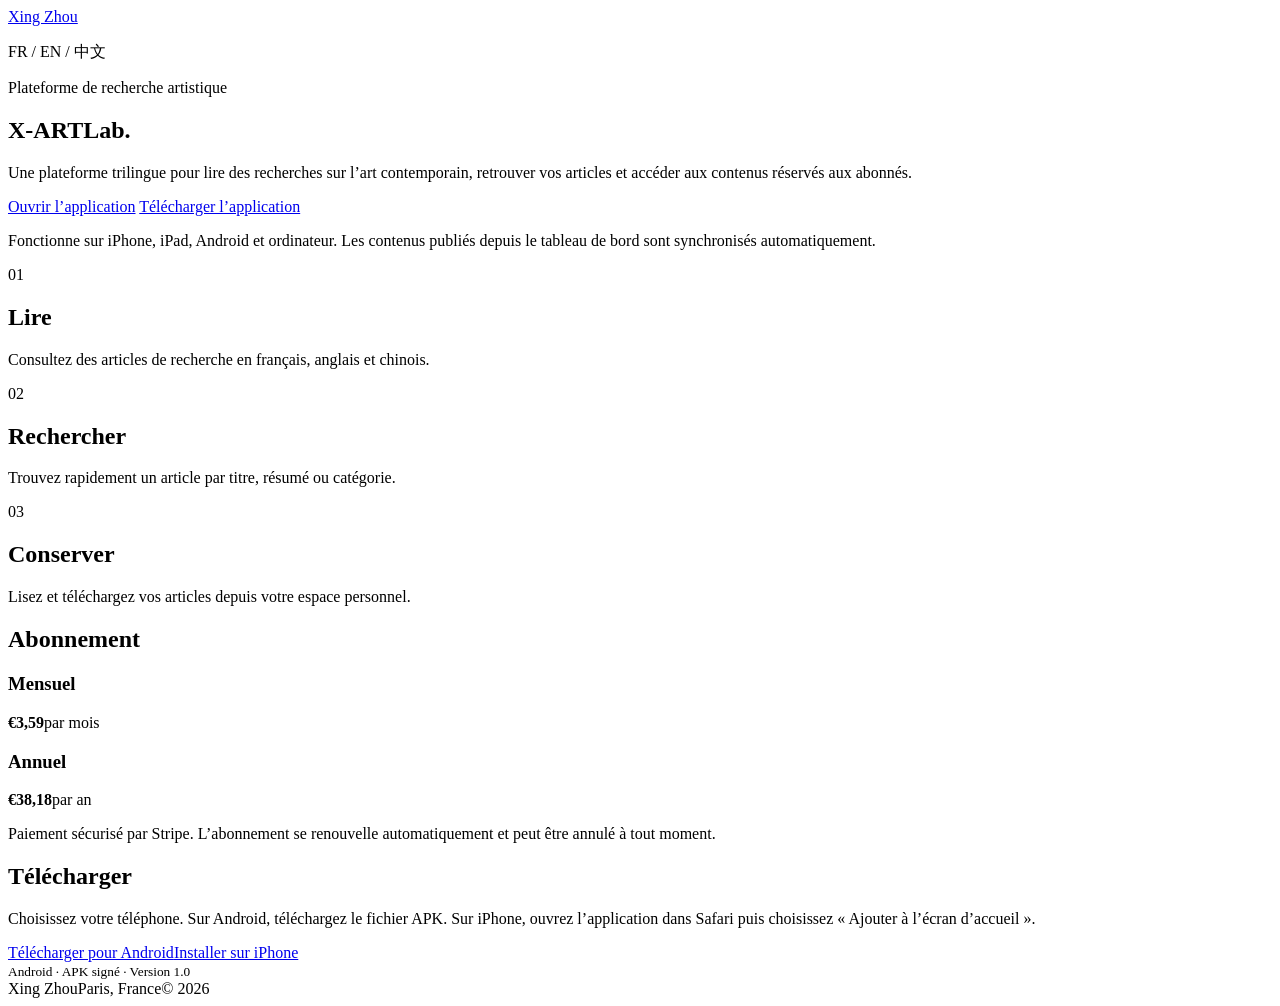
==== x-art-lab.html @ 4c1c959b "Add Android download and iPhone install links" ====
<!doctype html>
<html lang="fr">
<head>
  <meta charset="utf-8">
  <meta name="viewport" content="width=device-width,initial-scale=1">
  <meta name="description" content="X-ART Lab — plateforme trilingue de recherche, lecture et publication consacrée à l’art contemporain.">
  <title>X-ART Lab — Xing Zhou</title>
  <link rel="canonical" href="https://zhou-xing.com/x-art-lab.html">
  <meta property="og:type" content="website">
  <meta property="og:title" content="X-ART Lab — Xing Zhou">
  <meta property="og:description" content="Une plateforme trilingue pour lire, rechercher et approfondir l’art contemporain.">
  <meta property="og:url" content="https://zhou-xing.com/x-art-lab.html">
  <meta property="og:image" content="https://zhou-xing.com/social-preview.png?v=2">
  <link rel="stylesheet" href="styles.css?v=9">
  <script src="menu.js?v=3" defer></script>
  <script src="language.js?v=6" defer></script>
</head>
<body>
  <header class="site-header">
    <a class="identity" href="index.html" aria-label="Xing Zhou, accueil"><span class="monogram"><img src="logo.png" alt=""></span><span>Xing Zhou</span></a>
    <nav aria-label="Navigation principale"></nav>
    <p class="locale">FR / EN / 中文</p>
  </header>
  <main class="app-page">
    <section class="app-hero" aria-labelledby="app-title">
      <div>
        <p class="app-kicker">Plateforme de recherche artistique</p>
        <h1 id="app-title"><span>X-ART</span><span>Lab.</span></h1>
      </div>
      <div>
        <p class="app-summary">Une plateforme trilingue pour lire des recherches sur l’art contemporain, retrouver vos articles et accéder aux contenus réservés aux abonnés.</p>
        <div class="app-actions">
          <a class="app-button" href="https://x-art-lab.pages.dev/" target="_blank" rel="noopener">Ouvrir l’application</a>
          <a class="app-button secondary" href="#telecharger">Télécharger l’application</a>
        </div>
        <p class="app-note">Fonctionne sur iPhone, iPad, Android et ordinateur. Les contenus publiés depuis le tableau de bord sont synchronisés automatiquement.</p>
      </div>
    </section>




    <section class="app-features" aria-label="Fonctionnalités">
      <article class="app-feature"><span>01</span><h2>Lire</h2><p>Consultez des articles de recherche en français, anglais et chinois.</p></article>
      <article class="app-feature"><span>02</span><h2>Rechercher</h2><p>Trouvez rapidement un article par titre, résumé ou catégorie.</p></article>
      <article class="app-feature"><span>03</span><h2>Conserver</h2><p>Lisez et téléchargez vos articles depuis votre espace personnel.</p></article>
    </section>


    <section class="app-plans" aria-labelledby="plans-title">
      <h2 id="plans-title">Abonnement</h2>
      <div class="plan-grid">
        <article class="plan"><h3>Mensuel</h3><strong>€3,59</strong><span>par mois</span></article>
        <article class="plan"><h3>Annuel</h3><strong>€38,18</strong><span>par an</span></article>
        <p class="plan-note">Paiement sécurisé par Stripe. L’abonnement se renouvelle automatiquement et peut être annulé à tout moment.</p>
      </div>
    </section>


    <section class="app-install" id="telecharger" aria-labelledby="install-title">
      <h2 id="install-title">Télécharger</h2>
      <div><p>Choisissez votre téléphone. Sur Android, téléchargez le fichier APK. Sur iPhone, ouvrez l’application dans Safari puis choisissez « Ajouter à l’écran d’accueil ».</p><div class="app-downloads"><a class="app-button" href="https://x-art-lab.pages.dev/api/download-android">Télécharger pour Android</a><a class="app-button secondary" href="https://x-art-lab.pages.dev/?install=ios" target="_blank" rel="noopener">Installer sur iPhone</a></div><small class="app-download-note">Android · APK signé · Version 1.0</small></div>
    </section>
  </main>
  <footer><span>Xing Zhou</span><span>Paris, France</span><span>© 2026</span></footer>
</body>
</html>
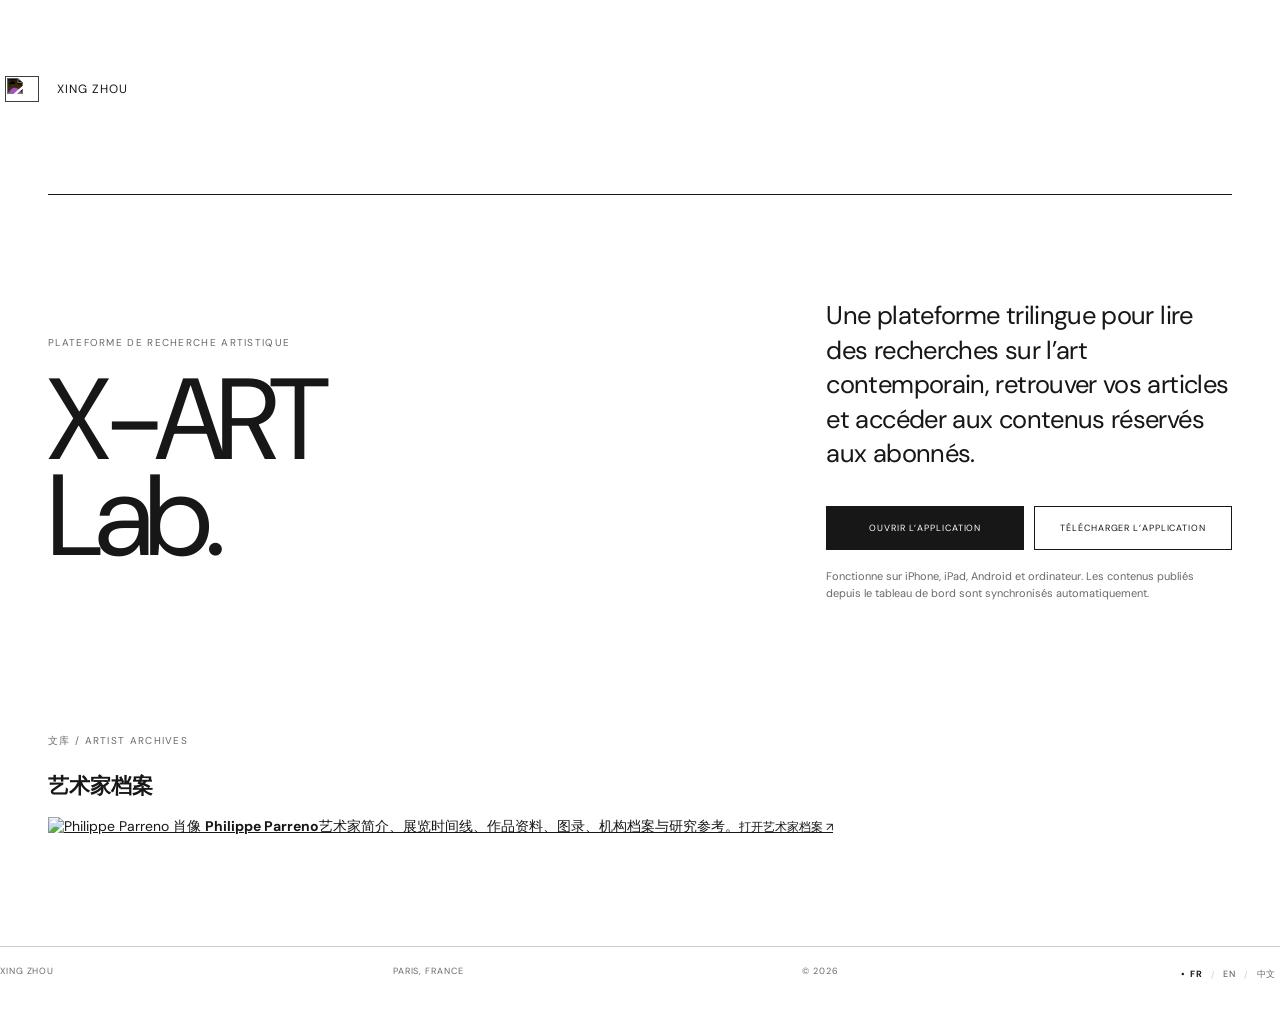
==== commit 2853d400: "Update x-art-lab.html" ====
--- a/x-art-lab.html
+++ b/x-art-lab.html
@@ -33,33 +33,17 @@
           <a class="app-button" href="https://x-art-lab.pages.dev/" target="_blank" rel="noopener">Ouvrir l’application</a>
           <a class="app-button secondary" href="#telecharger">Télécharger l’application</a>
         </div>
-        <p class="app-note">Fonctionne sur iPhone, iPad, Android et ordinateur. Les contenus publiés depuis le tableau de bord sont synchronisés automatiquement.</p>
+        <p class="app-note">Fonctionne sur iPhone, iPad, Android et ordinateur. Les contenus publiés depuis le tableau de bord sont synchronisés automatiquement.</p>      </div>
+    </section>
+    <section class="app-archive" aria-labelledby="artist-archive-title">
+      <div class="app-archive-heading">
+        <p class="app-kicker">文库 / Artist archives</p>
+        <h2 id="artist-archive-title">艺术家档案</h2>
       </div>
-    </section>
-
-
-
-
-    <section class="app-features" aria-label="Fonctionnalités">
-      <article class="app-feature"><span>01</span><h2>Lire</h2><p>Consultez des articles de recherche en français, anglais et chinois.</p></article>
-      <article class="app-feature"><span>02</span><h2>Rechercher</h2><p>Trouvez rapidement un article par titre, résumé ou catégorie.</p></article>
-      <article class="app-feature"><span>03</span><h2>Conserver</h2><p>Lisez et téléchargez vos articles depuis votre espace personnel.</p></article>
-    </section>
-
-
-    <section class="app-plans" aria-labelledby="plans-title">
-      <h2 id="plans-title">Abonnement</h2>
-      <div class="plan-grid">
-        <article class="plan"><h3>Mensuel</h3><strong>€3,59</strong><span>par mois</span></article>
-        <article class="plan"><h3>Annuel</h3><strong>€38,18</strong><span>par an</span></article>
-        <p class="plan-note">Paiement sécurisé par Stripe. L’abonnement se renouvelle automatiquement et peut être annulé à tout moment.</p>
-      </div>
-    </section>
-
-
-    <section class="app-install" id="telecharger" aria-labelledby="install-title">
-      <h2 id="install-title">Télécharger</h2>
-      <div><p>Choisissez votre téléphone. Sur Android, téléchargez le fichier APK. Sur iPhone, ouvrez l’application dans Safari puis choisissez « Ajouter à l’écran d’accueil ».</p><div class="app-downloads"><a class="app-button" href="https://x-art-lab.pages.dev/api/download-android">Télécharger pour Android</a><a class="app-button secondary" href="https://x-art-lab.pages.dev/?install=ios" target="_blank" rel="noopener">Installer sur iPhone</a></div><small class="app-download-note">Android · APK signé · Version 1.0</small></div>
+      <a class="app-archive-card" href="https://zhouxing1995.github.io/philippe-parreno-reference-site/index.html?cb=202610030057" target="_blank" rel="noopener">
+        <span class="app-archive-image"><img src="https://zhouxing1995.github.io/philippe-parreno-reference-site/philippe-parreno-portrait.png" alt="Philippe Parreno 肖像"></span>
+        <span class="app-archive-content"><strong>Philippe Parreno</strong><span>艺术家简介、展览时间线、作品资料、图录、机构档案与研究参考。</span><small>打开艺术家档案 ↗</small></span>
+      </a>
     </section>
   </main>
   <footer><span>Xing Zhou</span><span>Paris, France</span><span>© 2026</span></footer>
--- a/styles.css
+++ b/styles.css
@@ -0,0 +1,89 @@
+@import url('https://fonts.googleapis.com/css2?family=DM+Sans:wght@400;500&family=Newsreader:opsz,wght@6..72,300;6..72,400&display=swap');
+:root{--paper:#efefed;--card:#f8f8f6;--ink:#171717;--muted:#696965;--line:#cececa;--blue:#184e8a}
+*{box-sizing:border-box}html{scroll-behavior:smooth}body{margin:0;background:var(--paper);color:var(--ink);font-family:'DM Sans',Arial,sans-serif;font-size:14px}a{color:inherit}.site-header{max-width:1440px;margin:48px auto 66px;padding:18px;display:grid;grid-template-columns:1fr 2.3fr .8fr;background:var(--card);border:1px solid #e5e5e1}.identity{display:flex;align-items:center;gap:13px;text-decoration:none;font-size:12px;line-height:1.25;text-transform:uppercase;letter-spacing:.08em}.identity small{color:var(--muted);font-size:9px}.monogram{width:58px;height:58px;display:grid;place-items:center;background:var(--ink);color:white;font-family:'Newsreader',serif;font-size:21px;letter-spacing:.06em}.site-header nav{display:grid;grid-template-columns:repeat(4,1fr);border-left:1px dotted var(--line)}.site-header nav a{padding:8px 14px;border-right:1px dotted var(--line);text-decoration:none;text-transform:uppercase;letter-spacing:.08em;font-size:10px;color:var(--muted)}.site-header nav a:hover,.site-header nav a[aria-current=page]{color:var(--ink)}.site-header nav a[aria-current=page]::before{content:'●';color:var(--blue);margin-right:8px}.locale{margin:8px 0 0 18px;color:var(--muted);font-size:9px;letter-spacing:.08em;text-transform:uppercase}
+main{max-width:1440px;margin:auto;padding:0 48px}.intro{display:grid;grid-template-columns:1fr 2fr 1fr;gap:28px;align-items:start;margin-bottom:70px}.eyebrow{text-transform:uppercase;letter-spacing:.12em;font-size:10px;color:var(--muted)}.intro h1,.page-title h1,.contact-page h1{font-family:'Newsreader',serif;font-weight:300;font-size:clamp(42px,6vw,86px);line-height:.95;margin:0}.intro>p:last-child{font-family:'Newsreader',serif;font-size:19px;line-height:1.35;margin:0;color:#343432}
+.work-grid{display:grid;grid-template-columns:repeat(12,1fr);gap:8px;align-items:start}.work-card{display:block;text-decoration:none;background:var(--card);padding:8px}.work-card figure{margin:0}.work-card img{display:block;width:100%;height:clamp(300px,45vw,660px);object-fit:cover;filter:saturate(.92);transition:filter .3s,transform .3s}.work-card:hover img{filter:saturate(1.08);transform:scale(.995)}.work-card figcaption{display:flex;justify-content:space-between;gap:15px;padding:11px 2px 3px;font-size:10px;text-transform:uppercase;letter-spacing:.08em}.work-card figcaption span:last-child{color:var(--muted)}.work-tall{grid-column:span 4}.work-wide{grid-column:span 4}.work-wide img{object-position:center}
+footer{max-width:1344px;margin:110px auto 30px;padding:18px 0;border-top:1px solid var(--line);display:flex;justify-content:space-between;text-transform:uppercase;letter-spacing:.1em;font-size:9px;color:var(--muted)}
+.page-title{display:flex;justify-content:space-between;align-items:end;margin:0 0 70px}.project{display:grid;grid-template-columns:7fr 4fr;gap:8vw;align-items:start;padding:0 0 120px}.project.reverse{grid-template-columns:4fr 7fr}.project.reverse .project-media{order:2}.project-media{background:var(--card);padding:8px}.project-media img{width:100%;display:block;max-height:820px;object-fit:cover}.project-media.landscape img{aspect-ratio:1.45/1;object-fit:cover}.project-copy{position:sticky;top:30px;padding-top:6px}.project-number,.meta{font-size:9px;letter-spacing:.1em;text-transform:uppercase;color:var(--muted)}.project-copy h2{font-family:'Newsreader',serif;font-size:clamp(36px,5vw,66px);font-weight:300;line-height:1;margin:32px 0 18px}.project-copy>p:last-child{font-family:'Newsreader',serif;font-size:20px;line-height:1.45;margin-top:48px;max-width:31em}
+.contact-page{min-height:62vh}.contact-page h1{max-width:900px;margin:70px 0}.contact-grid{display:grid;grid-template-columns:1fr 2fr;gap:8vw;border-top:1px solid var(--line);padding-top:24px}.contact-grid>p{font-family:'Newsreader',serif;font-size:19px;line-height:1.4;max-width:25em}.contact-grid dl{margin:0}.contact-grid dl div{display:grid;grid-template-columns:140px 1fr;padding:17px 0;border-bottom:1px solid var(--line)}dt{text-transform:uppercase;font-size:9px;letter-spacing:.1em;color:var(--muted)}dd{margin:0;font-family:'Newsreader',serif;font-size:18px}dd a{text-decoration:none}dd a:hover{color:var(--blue)}
+.contact-grid{display:block}.contact-details{display:grid!important;grid-template-columns:repeat(3,1fr);gap:0;margin:0!important;border-top:1px solid var(--ink)}.contact-details div{display:block!important;padding:20px 20px 26px 0!important;border-bottom:1px solid var(--line)}.contact-details dd{margin-top:13px}.message-section{display:grid;grid-template-columns:minmax(220px,.75fr) minmax(320px,1.25fr);gap:8vw;margin:90px 0 20px;padding-top:28px;border-top:1px solid var(--ink)}.message-intro>p:last-child{max-width:28em;margin:22px 0 0;font-size:15px;line-height:1.6;color:var(--muted)}.contact-form{display:grid;grid-template-columns:1fr 1fr;gap:22px 28px}.contact-form label{display:grid;gap:8px;text-transform:uppercase;letter-spacing:.1em;font-size:9px;color:var(--muted)}.contact-form label:nth-of-type(3),.contact-form label:nth-of-type(4){grid-column:1/-1}.contact-form input,.contact-form textarea{width:100%;border:0;border-bottom:1px solid var(--line);border-radius:0;background:transparent;color:var(--ink);padding:10px 0 12px;font:14px/1.5 'DM Sans',Arial,sans-serif;resize:vertical}.contact-form input:focus,.contact-form textarea:focus{outline:0;border-color:var(--ink)}.form-honey{position:absolute!important;left:-9999px!important}.email-button{grid-column:1/-1;justify-self:end;border:1px solid var(--ink);background:var(--ink);color:#fff;padding:13px 20px;text-transform:uppercase;letter-spacing:.1em;font:500 10px/1 'DM Sans',Arial,sans-serif;cursor:pointer;transition:background .18s,color .18s}.email-button:hover,.email-button:focus-visible{background:#fff;color:var(--ink)}
+.cv-page{max-width:1100px}.bio{display:grid;grid-template-columns:1fr 2fr;gap:8vw;margin:50px 0 100px}.bio h1{font-family:'Newsreader',serif;font-size:clamp(48px,8vw,100px);font-weight:300;line-height:.9;margin:0}.bio p{font-family:'Newsreader',serif;font-size:22px;line-height:1.45;margin:0}.cv-section{display:grid;grid-template-columns:1fr 2fr;gap:8vw;border-top:1px solid var(--line);padding:24px 0 60px}.cv-section h2{font-size:10px;letter-spacing:.1em;text-transform:uppercase;font-weight:400;color:var(--muted)}.cv-items{margin:0}.cv-row{display:grid;grid-template-columns:1fr auto;gap:20px;padding:0 0 20px;margin-bottom:20px;border-bottom:1px solid var(--line)}.cv-row h3{font-family:'Newsreader',serif;font-size:21px;font-weight:400;margin:0 0 5px}.cv-row p{margin:0;color:var(--muted);font-size:12px}.cv-row time{font-size:10px;color:var(--muted)}
+@media(max-width:850px){.site-header{margin:18px 14px 45px;grid-template-columns:1fr}.site-header nav{border-left:0;border-top:1px dotted var(--line);margin-top:16px}.site-header nav a:first-child{padding-left:0}.locale{display:none}main{padding:0 16px}.intro{grid-template-columns:1fr}.intro h1{font-size:52px}.work-grid{grid-template-columns:1fr}.work-tall,.work-wide{grid-column:auto}.work-card img{height:auto;max-height:none}.project,.project.reverse{grid-template-columns:1fr;gap:24px;padding-bottom:80px}.project.reverse .project-media{order:0}.project-copy{position:static}.contact-grid,.bio,.cv-section{grid-template-columns:1fr}.contact-grid dl div{grid-template-columns:100px 1fr}footer{margin:70px 16px 20px}.page-title{align-items:start;flex-direction:column}.site-header nav a{padding:12px 7px;font-size:8px}.monogram{width:48px;height:48px}}
+@media(prefers-reduced-motion:reduce){*{scroll-behavior:auto!important;transition:none!important}}
+.monogram{overflow:hidden;font-size:0}.monogram img{display:block;width:48px;height:36px;object-fit:contain}
+.monogram{width:44px;height:44px;background:transparent}.monogram img{width:34px;height:26px;filter:invert(1);mix-blend-mode:multiply}
+.locale{display:flex;justify-content:flex-end;align-items:center;gap:4px;margin:5px 0 0 14px}.lang-button{appearance:none;border:0;background:transparent;color:var(--muted);padding:5px 4px;font:500 9px/1 'DM Sans',Arial,sans-serif;letter-spacing:.08em;cursor:pointer}.lang-button:hover,.lang-button:focus-visible{color:var(--ink)}.lang-button[aria-pressed="true"]{color:var(--ink);text-decoration:underline;text-underline-offset:4px}.lang-separator{color:var(--line);font-size:9px}
+@media(max-width:850px){.locale{display:flex;justify-content:flex-start;margin:12px 0 0}}
+footer .locale{margin:0;justify-content:center}
+@media(max-width:850px){footer{flex-wrap:wrap;gap:18px}footer .locale{justify-content:center;margin:0}}
+
+/* Unified typography */
+body,.intro h1,.page-title h1,.contact-page h1,.project-copy h2,.project-copy>p:last-child,.intro>p:last-child,.contact-grid>p,dd,.bio h1,.bio p,.cv-row h3{font-family:'DM Sans',Arial,sans-serif}
+.intro h1,.page-title h1,.contact-page h1{font-size:clamp(36px,5vw,70px);font-weight:400;line-height:1.02;letter-spacing:-.035em}
+.project-copy h2{font-size:clamp(32px,4vw,54px);font-weight:400;letter-spacing:-.03em}
+.bio h1{font-size:clamp(40px,6vw,78px);font-weight:400;letter-spacing:-.035em}
+.project-copy>p:last-child,.intro>p:last-child,.contact-grid>p,.bio p{font-size:17px;line-height:1.55}
+.cv-row h3,dd{font-size:17px}
+@media(max-width:850px){.intro h1{font-size:42px}.contact-page h1,.page-title h1{font-size:40px}.bio h1{font-size:46px}}
+
+/* Compact menu */
+.site-header{position:relative;display:flex;align-items:center;justify-content:space-between;min-height:82px;background:transparent;border:0;padding:14px 0;margin-bottom:56px}.site-header nav{position:absolute;z-index:20;top:64px;right:0;width:220px;display:flex;flex-direction:column;background:var(--card);border:1px solid var(--line);padding:12px;opacity:0;visibility:hidden;transform:translateY(-8px);transition:opacity .18s,transform .18s,visibility .18s}.site-header.menu-open nav{opacity:1;visibility:visible;transform:translateY(0)}.site-header nav a{border:0;padding:12px 10px;font-size:10px}.site-header nav a[aria-current=page]::before{content:'—';color:#b52929}.menu-toggle{order:3;width:34px;height:28px;border:0;background:transparent;display:flex;flex-direction:column;justify-content:center;gap:4px;padding:5px;cursor:pointer}.menu-toggle span{display:block;width:22px;height:2px;background:#b52929;transition:transform .18s,opacity .18s}.menu-open .menu-toggle span:nth-child(1){transform:translateY(6px) rotate(45deg)}.menu-open .menu-toggle span:nth-child(2){opacity:0}.menu-open .menu-toggle span:nth-child(3){transform:translateY(-6px) rotate(-45deg)}
+.single-home{max-width:1440px;min-height:calc(100vh - 250px);display:grid;place-items:center;padding:0 48px}.featured-work{display:block;width:min(980px,100%);text-decoration:none}.featured-work figure{margin:0}.featured-work img{display:block;width:100%;max-height:68vh;object-fit:contain}.featured-work figcaption{display:flex;justify-content:space-between;gap:20px;padding-top:12px;text-transform:uppercase;letter-spacing:.08em;font-size:10px;color:var(--muted)}.featured-work figcaption span:first-child{color:var(--ink)}
+@media(max-width:850px){.site-header{margin:14px 16px 38px;padding:8px 0}.site-header nav{top:54px;width:min(220px,calc(100vw - 32px))}.single-home{padding:0 16px;min-height:calc(100vh - 210px)}.featured-work img{max-height:64vh}.featured-work figcaption{flex-direction:column;gap:4px}}
+
+/* White palette and refined scale */
+:root{--paper:#fff;--card:#fff}
+.menu-toggle span{background:#171717}.site-header nav a[aria-current=page]::before{color:#171717}
+.intro h1,.page-title h1,.contact-page h1{font-size:clamp(32px,4.3vw,60px)}
+.project-copy h2{font-size:clamp(28px,3.5vw,46px)}
+.bio h1{font-size:clamp(36px,5vw,68px)}
+@media(max-width:850px){.intro h1{font-size:36px}.contact-page h1,.page-title h1{font-size:35px}.bio h1{font-size:40px}}
+@media(max-width:850px){.contact-details{grid-template-columns:1fr!important}.message-section{grid-template-columns:1fr;gap:34px;margin-top:64px}.contact-form{grid-template-columns:1fr}.contact-form label{grid-column:1!important}.email-button{justify-self:stretch;text-align:center}}
+
+/* Shop */
+.shop-intro{display:grid;grid-template-columns:1fr 2fr 1fr;gap:28px;align-items:end;margin-bottom:56px}.shop-intro h1{margin:0;font-size:clamp(32px,4.3vw,60px);font-weight:400;line-height:1.02;letter-spacing:-.035em}.shop-intro p{margin:0;color:var(--muted);line-height:1.6}.shop-status{font-size:10px;text-transform:uppercase;letter-spacing:.1em;text-align:right}.product-grid{display:grid;grid-template-columns:repeat(4,minmax(0,1fr));gap:38px 10px}.product-card{min-width:0}.product-image{position:relative;display:block;aspect-ratio:4/5;background:#f4f4f2;overflow:hidden}.product-image img{width:100%;height:100%;display:block;object-fit:cover;transition:transform .35s ease}.product-card:hover .product-image img{transform:scale(1.015)}.product-badge{position:absolute;top:9px;left:9px;padding:5px 7px;background:#fff;color:var(--ink);font-size:8px;letter-spacing:.1em;text-transform:uppercase}.product-info{padding-top:12px}.product-heading{display:flex;justify-content:space-between;gap:14px;align-items:start}.product-heading h2{font-size:12px;font-weight:500;line-height:1.35;margin:0;text-transform:uppercase;letter-spacing:.06em}.product-price{white-space:nowrap;font-size:11px}.product-meta,.product-description{color:var(--muted);font-size:10px;line-height:1.55}.product-meta{text-transform:uppercase;letter-spacing:.07em;margin:5px 0 0}.product-description{font-size:12px;margin:14px 0 18px;min-height:3.1em}.buy-button{display:inline-flex;align-items:center;justify-content:center;min-width:112px;padding:10px 14px;border:1px solid var(--ink);background:var(--ink);color:#fff;text-decoration:none;font-size:9px;text-transform:uppercase;letter-spacing:.1em;transition:background .2s,color .2s}.buy-button:hover{background:#fff;color:var(--ink)}.buy-button[aria-disabled="true"]{background:#eee;color:#888;border-color:#ddd;pointer-events:none}.shop-empty{grid-column:1/-1;border-top:1px solid var(--line);padding:26px 0;color:var(--muted)}
+@media(max-width:1050px){.product-grid{grid-template-columns:repeat(3,minmax(0,1fr))}}
+@media(max-width:700px){.shop-intro{grid-template-columns:1fr;align-items:start;margin-bottom:38px}.shop-status{text-align:left}.product-grid{grid-template-columns:repeat(2,minmax(0,1fr));gap:32px 8px}.product-description{min-height:0}.product-heading{display:block}.product-price{display:block;margin-top:5px}}
+@media(max-width:430px){.product-grid{grid-template-columns:1fr}.product-image{aspect-ratio:4/5}}
+
+/* X-ART Lab */
+.app-page{padding-top:8px}.app-hero{display:grid;grid-template-columns:minmax(0,1.25fr) minmax(300px,.75fr);gap:8vw;align-items:center;min-height:60vh;border-top:1px solid var(--ink);padding:46px 0 74px}.app-kicker{text-transform:uppercase;letter-spacing:.13em;font-size:10px;color:var(--muted);margin:0 0 24px}.app-hero h1{font-size:clamp(54px,9vw,128px);font-weight:400;line-height:.83;letter-spacing:-.065em;margin:0}.app-hero h1 span{display:block}.app-summary{font-size:clamp(18px,2vw,27px);line-height:1.35;letter-spacing:-.025em;margin:0 0 34px}.app-actions{display:flex;flex-wrap:wrap;gap:10px}.app-button{display:inline-flex;align-items:center;justify-content:center;padding:14px 20px;border:1px solid var(--ink);background:var(--ink);color:#fff;text-decoration:none;text-transform:uppercase;letter-spacing:.1em;font-size:9px}.app-button.secondary{background:#fff;color:var(--ink)}.app-note{color:var(--muted);font-size:11px;line-height:1.55;margin:18px 0 0}.app-mark{aspect-ratio:1;display:grid;place-items:center;background:#050505;padding:21%}.app-mark img{display:block;width:100%;filter:invert(1);mix-blend-mode:screen}.app-features{display:grid;grid-template-columns:repeat(3,1fr);border-top:1px solid var(--ink);border-bottom:1px solid var(--ink)}.app-feature{padding:32px 34px 42px 0}.app-feature+.app-feature{border-left:1px solid var(--line);padding-left:34px}.app-feature span{font-size:9px;color:var(--muted);letter-spacing:.12em}.app-feature h2{font-size:18px;font-weight:500;margin:38px 0 12px}.app-feature p{color:var(--muted);font-size:13px;line-height:1.65;margin:0;max-width:30em}.app-plans{display:grid;grid-template-columns:1fr 2fr;gap:8vw;padding:94px 0 20px}.app-plans h2,.app-install h2{font-size:clamp(32px,4.3vw,60px);font-weight:400;line-height:1;letter-spacing:-.04em;margin:0}.plan-grid{display:grid;grid-template-columns:1fr 1fr;border-top:1px solid var(--ink)}.plan{padding:25px 0 30px}.plan+.plan{border-left:1px solid var(--line);padding-left:30px}.plan h3{text-transform:uppercase;letter-spacing:.1em;font-size:10px;font-weight:400;color:var(--muted);margin:0 0 28px}.plan strong{font-size:42px;font-weight:400;letter-spacing:-.04em}.plan span{color:var(--muted);font-size:11px;margin-left:7px}.plan-note{grid-column:1/-1;border-top:1px solid var(--line);padding-top:18px;color:var(--muted);font-size:11px}.app-install{display:grid;grid-template-columns:1fr 1fr;gap:8vw;align-items:end;margin:95px 0 30px;padding:42px 0;border-top:1px solid var(--ink);border-bottom:1px solid var(--line)}.app-install p{font-size:16px;line-height:1.6;margin:0 0 26px}.app-install .app-button{width:max-content}.app-downloads{display:flex;flex-wrap:wrap;gap:10px}.app-download-note{display:block;margin-top:14px;color:var(--muted);font-size:10px;letter-spacing:.04em}
+@media(max-width:850px){.app-hero{grid-template-columns:1fr;gap:38px;padding:34px 0 55px}.app-hero h1{font-size:clamp(52px,18vw,88px)}.app-mark{width:min(78vw,440px)}.app-features{grid-template-columns:1fr}.app-feature,.app-feature+.app-feature{padding:28px 0 34px;border-left:0;border-bottom:1px solid var(--line)}.app-plans,.app-install{grid-template-columns:1fr;gap:38px;padding-top:66px}.plan strong{font-size:34px}}
+
+.app-actions{display:grid;grid-template-columns:repeat(2,minmax(0,1fr))}.app-actions .app-button{width:100%;min-height:44px;padding-left:12px;padding-right:12px;text-align:center}
+@media(max-width:520px){.app-actions{grid-template-columns:1fr}}
+
+/* Home hero interaction and hierarchy */
+.featured-visual{display:block;overflow:hidden;background:#f5f5f3}
+.featured-work img{transition:transform .55s cubic-bezier(.2,.7,.2,1),filter .4s ease}
+.featured-work:hover img,.featured-work:focus-visible img{transform:scale(1.018);filter:contrast(1.035)}
+.featured-work:focus-visible{outline:1px solid var(--ink);outline-offset:7px}
+.featured-work figcaption{align-items:baseline}
+.featured-work .featured-title{font-size:13px;font-weight:600;letter-spacing:.065em;color:var(--ink)}
+.featured-work .featured-category{font-size:9px;font-weight:400;color:#858580}
+.project-link{margin-left:auto;font-size:10px;font-weight:500;color:var(--ink);white-space:nowrap}
+.project-link span{display:inline-block;margin-left:5px;transition:transform .2s ease}
+.featured-work:hover .project-link span,.featured-work:focus-visible .project-link span{transform:translateX(4px)}
+.single-home{position:relative;padding-bottom:58px}
+.scroll-indicator{position:absolute;left:50%;bottom:4px;transform:translateX(-50%);display:flex;flex-direction:column;align-items:center;gap:5px;color:var(--muted);text-decoration:none;text-transform:uppercase;letter-spacing:.12em;font-size:8px}
+.scroll-indicator span:last-child{font-size:15px;line-height:1;animation:scroll-cue 1.8s ease-in-out infinite}
+@keyframes scroll-cue{0%,100%{transform:translateY(0);opacity:.45}50%{transform:translateY(5px);opacity:1}}
+.lang-button[aria-pressed="true"]{font-weight:700;text-decoration:none}
+.lang-button[aria-pressed="true"]::before{content:'•';display:inline-block;margin-right:4px}
+@media(max-width:850px){
+  .site-header{margin:10px 16px 18px;padding:5px 0}
+  .identity{font-size:13px;gap:14px}
+  .monogram{width:50px;height:50px}
+  .monogram img{width:39px;height:30px}
+  .single-home{padding:0 16px 54px;min-height:calc(100svh - 158px);place-items:start center}
+  .featured-work img{max-height:61svh}
+  .featured-work figcaption{display:grid;grid-template-columns:1fr auto;gap:5px 14px}
+  .featured-work .featured-category{grid-column:1/2}
+  .project-link{grid-column:2;grid-row:1/3;align-self:center}
+  .scroll-indicator{bottom:2px}
+}
+@media(max-width:420px){
+  .featured-work .featured-title{font-size:12px}
+  .project-link{font-size:9px}
+}
+@media(prefers-reduced-motion:reduce){.scroll-indicator span:last-child{animation:none}}
